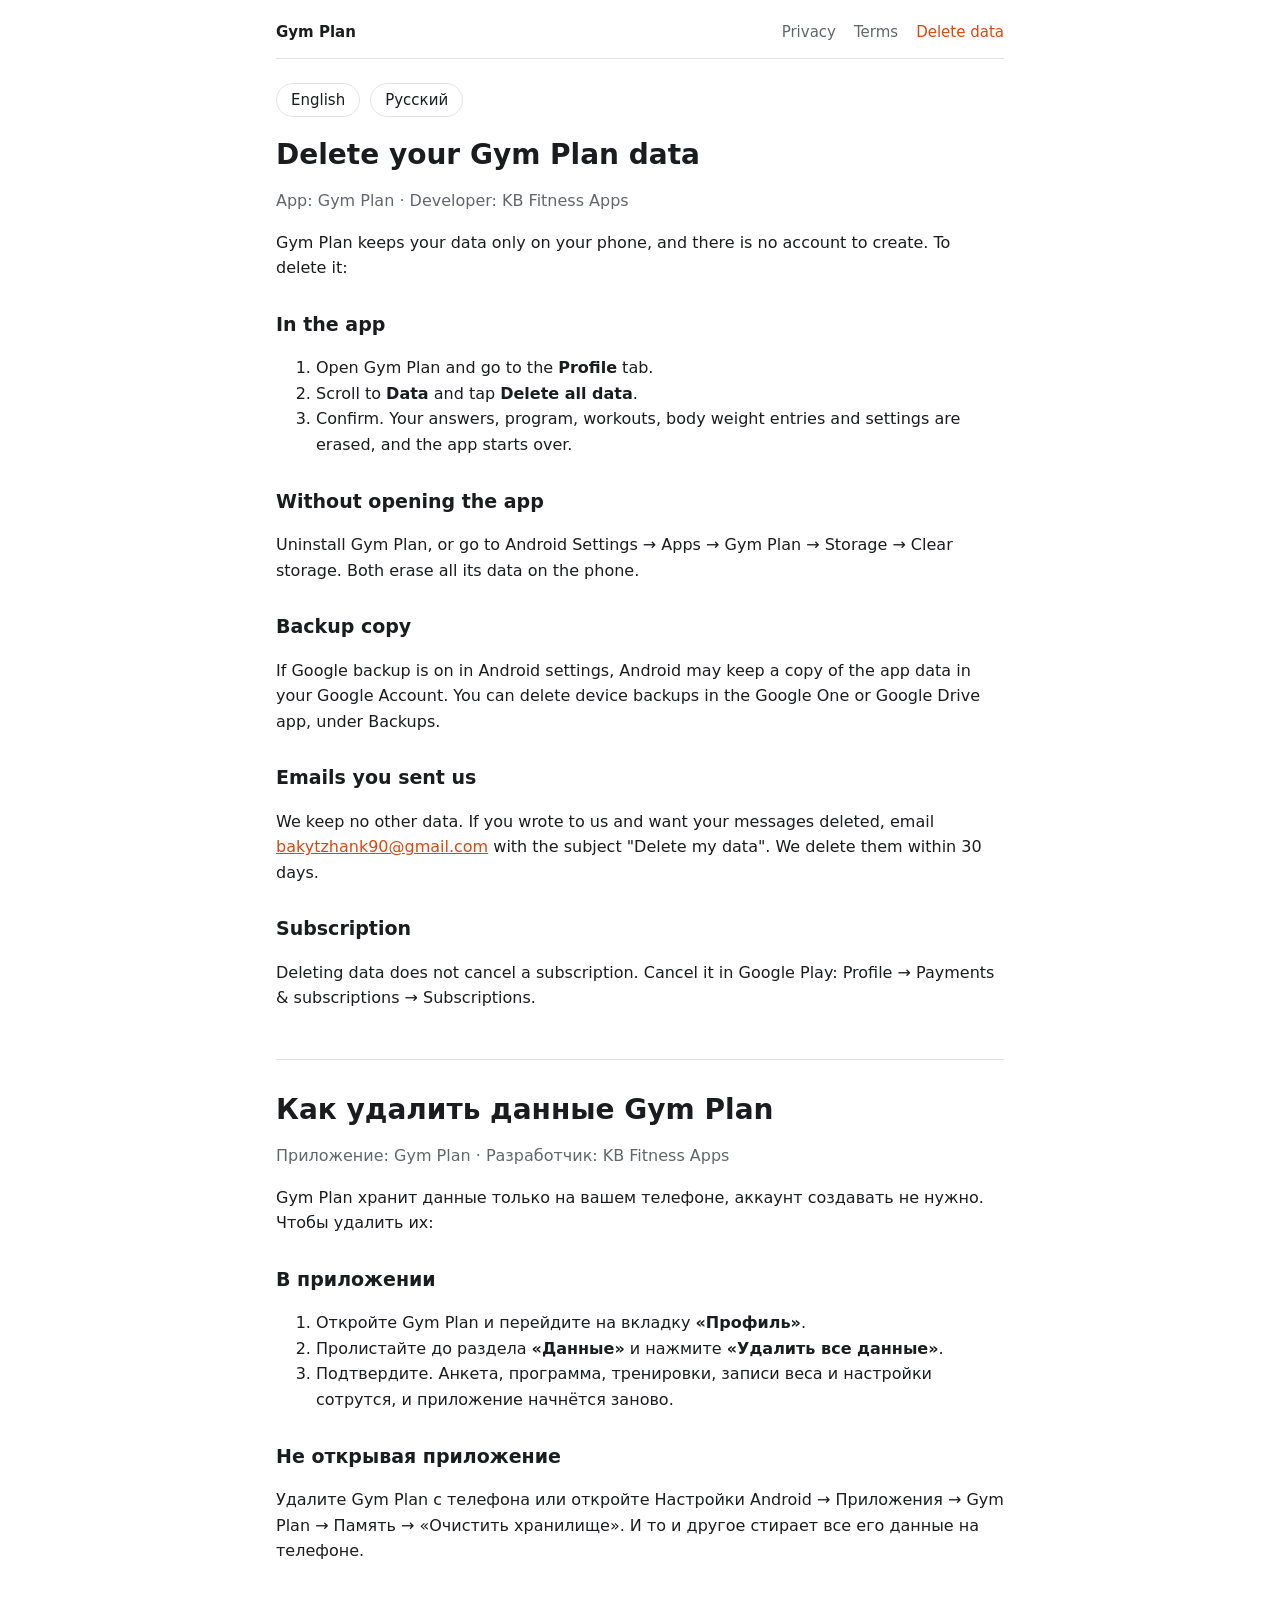
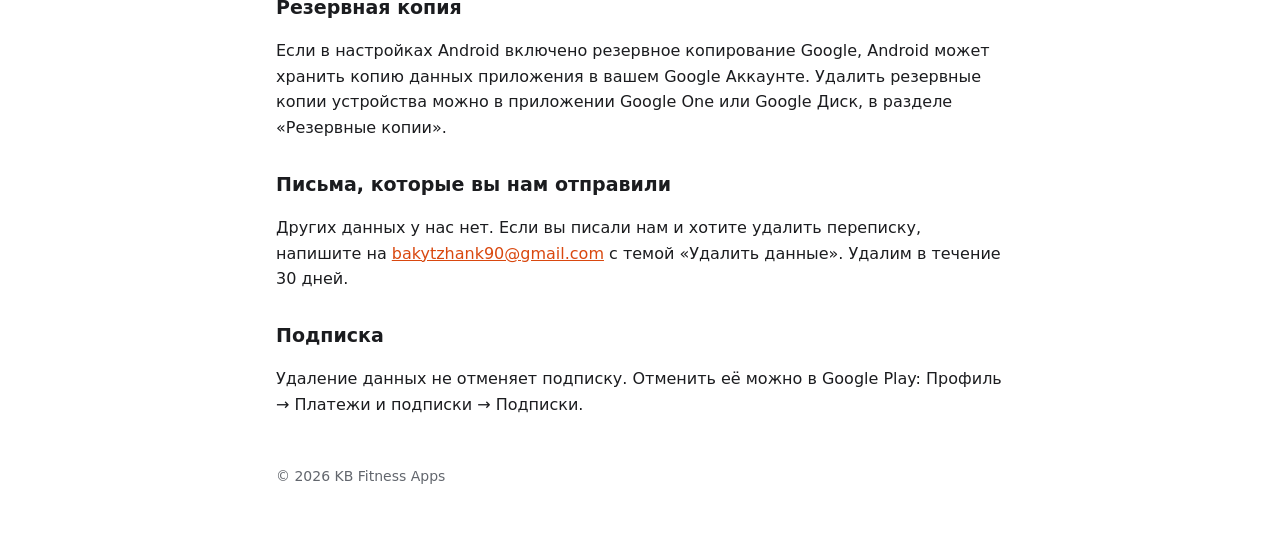
==== delete.html @ f18977e0 "Privacy policy, terms of use and data deletion pages (English and Russian) Co-Authored-By: Claude Op" ====
<!doctype html>
<html lang="en">
<head>
<meta charset="utf-8">
<meta name="viewport" content="width=device-width, initial-scale=1">
<title>Gym Plan — Delete Your Data</title>
<meta name="description" content="How to delete your data from the Gym Plan app.">
<link rel="stylesheet" href="style.css">
</head>
<body>
<div class="wrap">
<header class="top">
  <a class="brand" href="./">Gym Plan</a>
  <a href="privacy.html">Privacy</a>
  <a href="terms.html">Terms</a>
  <a href="delete.html" aria-current="page">Delete data</a>
</header>

<nav class="lang"><a href="#en">English</a><a href="#ru">Русский</a></nav>

<article id="en" lang="en">
<h1>Delete your Gym Plan data</h1>
<p class="muted">App: Gym Plan · Developer: KB Fitness Apps</p>

<p>Gym Plan keeps your data only on your phone, and there is no account to create. To delete it:</p>

<h2>In the app</h2>
<ol>
  <li>Open Gym Plan and go to the <strong>Profile</strong> tab.</li>
  <li>Scroll to <strong>Data</strong> and tap <strong>Delete all data</strong>.</li>
  <li>Confirm. Your answers, program, workouts, body weight entries and settings are erased, and the app starts over.</li>
</ol>

<h2>Without opening the app</h2>
<p>Uninstall Gym Plan, or go to Android Settings → Apps → Gym Plan → Storage → Clear storage. Both erase all its data on the phone.</p>

<h2>Backup copy</h2>
<p>If Google backup is on in Android settings, Android may keep a copy of the app data in your Google Account. You can delete device backups in the Google One or Google Drive app, under Backups.</p>

<h2>Emails you sent us</h2>
<p>We keep no other data. If you wrote to us and want your messages deleted, email <a href="mailto:bakytzhank90@gmail.com?subject=Delete%20my%20data">bakytzhank90@gmail.com</a> with the subject "Delete my data". We delete them within 30 days.</p>

<h2>Subscription</h2>
<p>Deleting data does not cancel a subscription. Cancel it in Google Play: Profile → Payments &amp; subscriptions → Subscriptions.</p>
</article>

<hr>

<article id="ru" lang="ru">
<h1>Как удалить данные Gym Plan</h1>
<p class="muted">Приложение: Gym Plan · Разработчик: KB Fitness Apps</p>

<p>Gym Plan хранит данные только на вашем телефоне, аккаунт создавать не нужно. Чтобы удалить их:</p>

<h2>В приложении</h2>
<ol>
  <li>Откройте Gym Plan и перейдите на вкладку <strong>«Профиль»</strong>.</li>
  <li>Пролистайте до раздела <strong>«Данные»</strong> и нажмите <strong>«Удалить все данные»</strong>.</li>
  <li>Подтвердите. Анкета, программа, тренировки, записи веса и настройки сотрутся, и приложение начнётся заново.</li>
</ol>

<h2>Не открывая приложение</h2>
<p>Удалите Gym Plan с телефона или откройте Настройки Android → Приложения → Gym Plan → Память → «Очистить хранилище». И то и другое стирает все его данные на телефоне.</p>

<h2>Резервная копия</h2>
<p>Если в настройках Android включено резервное копирование Google, Android может хранить копию данных приложения в вашем Google Аккаунте. Удалить резервные копии устройства можно в приложении Google One или Google Диск, в разделе «Резервные копии».</p>

<h2>Письма, которые вы нам отправили</h2>
<p>Других данных у нас нет. Если вы писали нам и хотите удалить переписку, напишите на <a href="mailto:bakytzhank90@gmail.com?subject=%D0%A3%D0%B4%D0%B0%D0%BB%D0%B8%D1%82%D1%8C%20%D0%B4%D0%B0%D0%BD%D0%BD%D1%8B%D0%B5">bakytzhank90@gmail.com</a> с темой «Удалить данные». Удалим в течение 30 дней.</p>

<h2>Подписка</h2>
<p>Удаление данных не отменяет подписку. Отменить её можно в Google Play: Профиль → Платежи и подписки → Подписки.</p>
</article>

<footer>© 2026 KB Fitness Apps</footer>
</div>
</body>
</html>
---- style.css ----
:root {
  color-scheme: light dark;
  --bg: #ffffff;
  --fg: #1b1c1f;
  --muted: #62666d;
  --line: #e3e4e8;
  --card: #f6f7f9;
  --acc: #d9480f;
}
@media (prefers-color-scheme: dark) {
  :root {
    --bg: #0f1013;
    --fg: #ececee;
    --muted: #a2a6ae;
    --line: #2a2c31;
    --card: #17191d;
    --acc: #ff8a4c;
  }
}
* { box-sizing: border-box; }
html { -webkit-text-size-adjust: 100%; }
body {
  margin: 0;
  background: var(--bg);
  color: var(--fg);
  font: 16px/1.6 system-ui, -apple-system, "Segoe UI", Roboto, sans-serif;
}
.wrap { max-width: 760px; margin: 0 auto; padding: 20px 16px 64px; }
header.top {
  display: flex; flex-wrap: wrap; align-items: center; gap: 8px 18px;
  padding-bottom: 14px; border-bottom: 1px solid var(--line); margin-bottom: 24px;
}
header.top .brand { font-weight: 800; color: var(--fg); text-decoration: none; margin-right: auto; }
header.top a { color: var(--muted); text-decoration: none; font-size: 15px; }
header.top a[aria-current="page"] { color: var(--acc); }
h1 { font-size: 28px; line-height: 1.25; margin: 0 0 6px; }
h2 { font-size: 19px; margin: 28px 0 6px; }
p, li { overflow-wrap: anywhere; }
ul { padding-left: 22px; }
a { color: var(--acc); }
.muted { color: var(--muted); }
.lang { display: flex; gap: 10px; margin: 0 0 20px; }
.lang a {
  border: 1px solid var(--line); border-radius: 999px; padding: 4px 14px;
  text-decoration: none; color: var(--fg); font-size: 15px;
}
.card { background: var(--card); border: 1px solid var(--line); border-radius: 14px; padding: 16px 18px; margin: 18px 0; }
.card p { margin: 0; }
.links { display: grid; gap: 10px; margin: 22px 0; padding: 0; list-style: none; }
.links a {
  display: block; padding: 14px 16px; border: 1px solid var(--line); border-radius: 12px;
  text-decoration: none; color: var(--fg); background: var(--card);
}
.links small { display: block; color: var(--muted); }
hr { border: 0; border-top: 1px solid var(--line); margin: 48px 0 32px; }
footer { margin-top: 48px; color: var(--muted); font-size: 14px; }
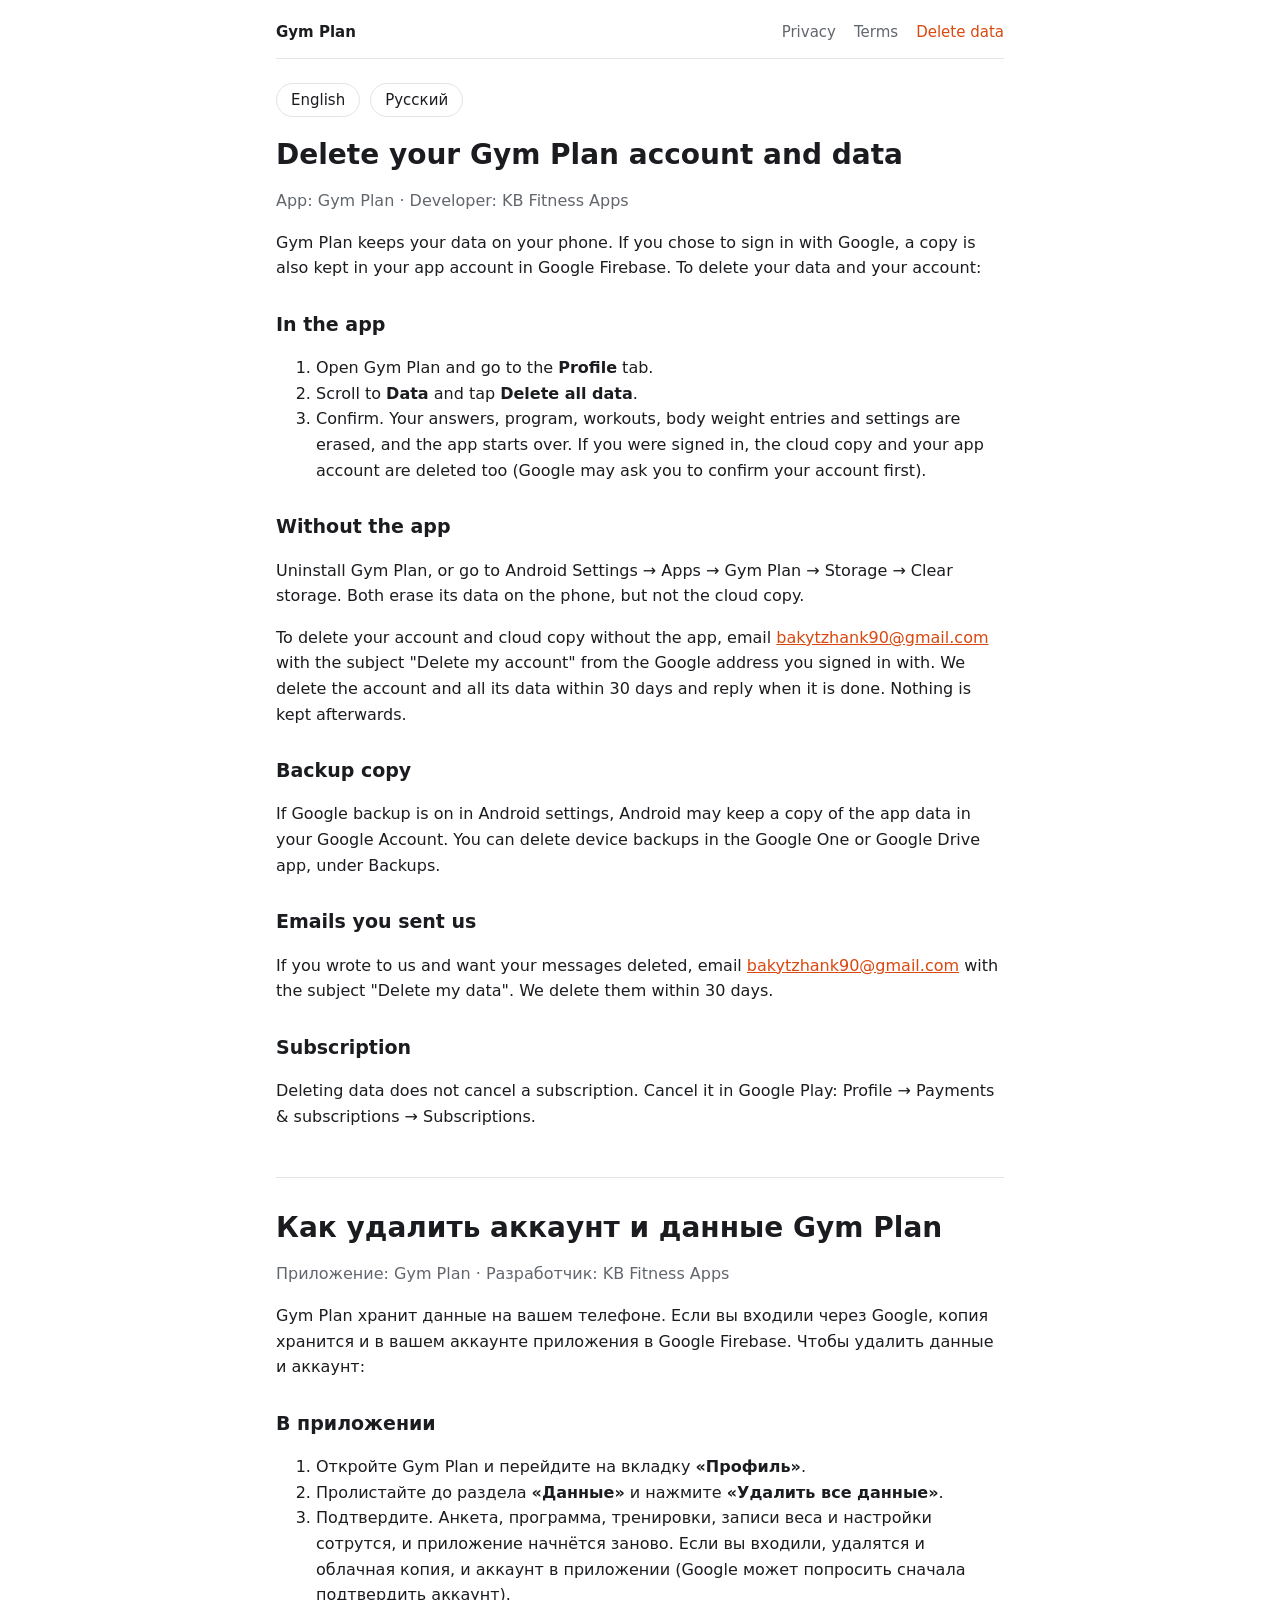
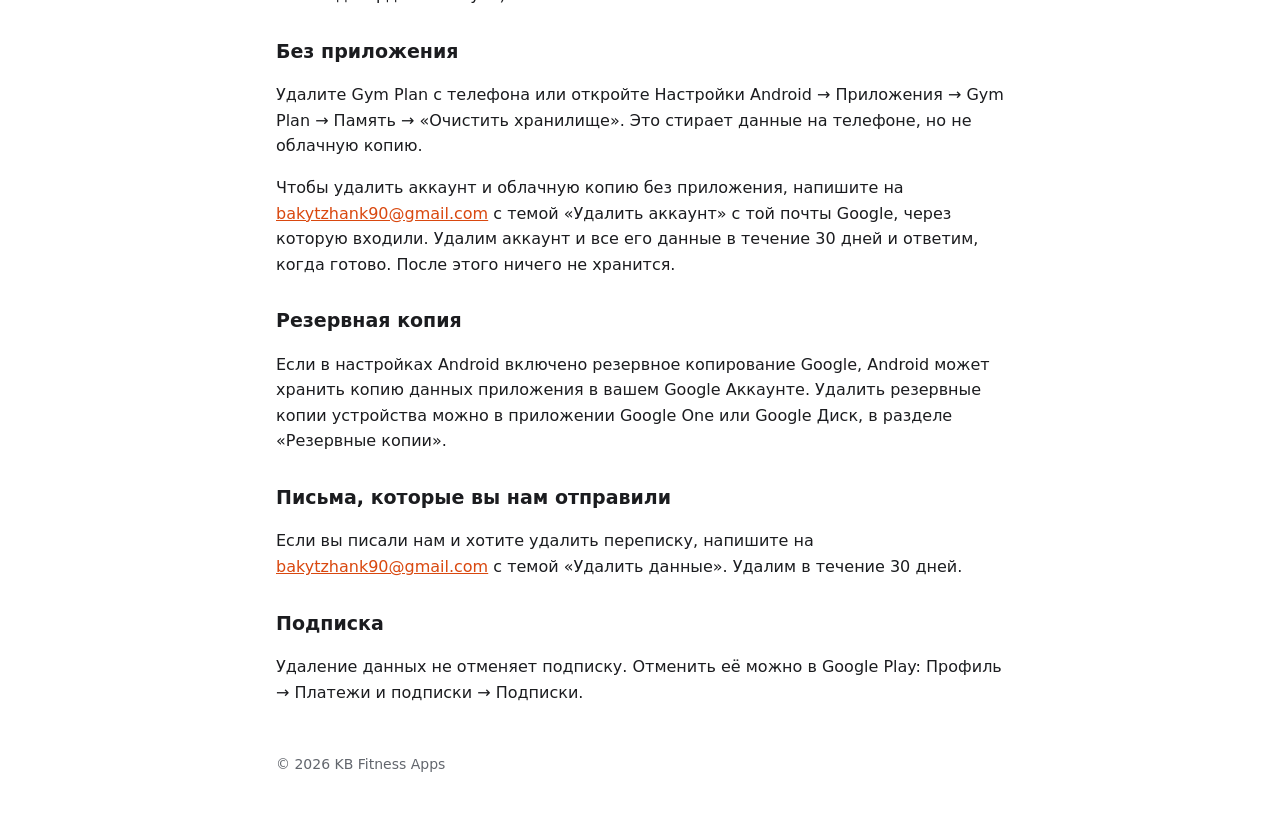
==== commit ccf3f108: "Privacy, terms and deletion pages for the optional Google sign-in and cloud copy Co-Authored-By: Cla" ====
--- a/delete.html
+++ b/delete.html
@@ -3,7 +3,7 @@
 <head>
 <meta charset="utf-8">
 <meta name="viewport" content="width=device-width, initial-scale=1">
-<title>Gym Plan — Delete Your Data</title>
+<title>Gym Plan — Delete Your Account and Data</title>
 <meta name="description" content="How to delete your data from the Gym Plan app.">
 <link rel="stylesheet" href="style.css">
 </head>
@@ -19,26 +19,27 @@
 <nav class="lang"><a href="#en">English</a><a href="#ru">Русский</a></nav>
 
 <article id="en" lang="en">
-<h1>Delete your Gym Plan data</h1>
+<h1>Delete your Gym Plan account and data</h1>
 <p class="muted">App: Gym Plan · Developer: KB Fitness Apps</p>
 
-<p>Gym Plan keeps your data only on your phone, and there is no account to create. To delete it:</p>
+<p>Gym Plan keeps your data on your phone. If you chose to sign in with Google, a copy is also kept in your app account in Google Firebase. To delete your data and your account:</p>
 
 <h2>In the app</h2>
 <ol>
   <li>Open Gym Plan and go to the <strong>Profile</strong> tab.</li>
   <li>Scroll to <strong>Data</strong> and tap <strong>Delete all data</strong>.</li>
-  <li>Confirm. Your answers, program, workouts, body weight entries and settings are erased, and the app starts over.</li>
+  <li>Confirm. Your answers, program, workouts, body weight entries and settings are erased, and the app starts over. If you were signed in, the cloud copy and your app account are deleted too (Google may ask you to confirm your account first).</li>
 </ol>
 
-<h2>Without opening the app</h2>
-<p>Uninstall Gym Plan, or go to Android Settings → Apps → Gym Plan → Storage → Clear storage. Both erase all its data on the phone.</p>
+<h2>Without the app</h2>
+<p>Uninstall Gym Plan, or go to Android Settings → Apps → Gym Plan → Storage → Clear storage. Both erase its data on the phone, but not the cloud copy.</p>
+<p>To delete your account and cloud copy without the app, email <a href="mailto:bakytzhank90@gmail.com?subject=Delete%20my%20account">bakytzhank90@gmail.com</a> with the subject "Delete my account" from the Google address you signed in with. We delete the account and all its data within 30 days and reply when it is done. Nothing is kept afterwards.</p>
 
 <h2>Backup copy</h2>
 <p>If Google backup is on in Android settings, Android may keep a copy of the app data in your Google Account. You can delete device backups in the Google One or Google Drive app, under Backups.</p>
 
 <h2>Emails you sent us</h2>
-<p>We keep no other data. If you wrote to us and want your messages deleted, email <a href="mailto:bakytzhank90@gmail.com?subject=Delete%20my%20data">bakytzhank90@gmail.com</a> with the subject "Delete my data". We delete them within 30 days.</p>
+<p>If you wrote to us and want your messages deleted, email <a href="mailto:bakytzhank90@gmail.com?subject=Delete%20my%20data">bakytzhank90@gmail.com</a> with the subject "Delete my data". We delete them within 30 days.</p>
 
 <h2>Subscription</h2>
 <p>Deleting data does not cancel a subscription. Cancel it in Google Play: Profile → Payments &amp; subscriptions → Subscriptions.</p>
@@ -47,26 +48,27 @@
 <hr>
 
 <article id="ru" lang="ru">
-<h1>Как удалить данные Gym Plan</h1>
+<h1>Как удалить аккаунт и данные Gym Plan</h1>
 <p class="muted">Приложение: Gym Plan · Разработчик: KB Fitness Apps</p>
 
-<p>Gym Plan хранит данные только на вашем телефоне, аккаунт создавать не нужно. Чтобы удалить их:</p>
+<p>Gym Plan хранит данные на вашем телефоне. Если вы входили через Google, копия хранится и в вашем аккаунте приложения в Google Firebase. Чтобы удалить данные и аккаунт:</p>
 
 <h2>В приложении</h2>
 <ol>
   <li>Откройте Gym Plan и перейдите на вкладку <strong>«Профиль»</strong>.</li>
   <li>Пролистайте до раздела <strong>«Данные»</strong> и нажмите <strong>«Удалить все данные»</strong>.</li>
-  <li>Подтвердите. Анкета, программа, тренировки, записи веса и настройки сотрутся, и приложение начнётся заново.</li>
+  <li>Подтвердите. Анкета, программа, тренировки, записи веса и настройки сотрутся, и приложение начнётся заново. Если вы входили, удалятся и облачная копия, и аккаунт в приложении (Google может попросить сначала подтвердить аккаунт).</li>
 </ol>
 
-<h2>Не открывая приложение</h2>
-<p>Удалите Gym Plan с телефона или откройте Настройки Android → Приложения → Gym Plan → Память → «Очистить хранилище». И то и другое стирает все его данные на телефоне.</p>
+<h2>Без приложения</h2>
+<p>Удалите Gym Plan с телефона или откройте Настройки Android → Приложения → Gym Plan → Память → «Очистить хранилище». Это стирает данные на телефоне, но не облачную копию.</p>
+<p>Чтобы удалить аккаунт и облачную копию без приложения, напишите на <a href="mailto:bakytzhank90@gmail.com?subject=%D0%A3%D0%B4%D0%B0%D0%BB%D0%B8%D1%82%D1%8C%20%D0%B0%D0%BA%D0%BA%D0%B0%D1%83%D0%BD%D1%82">bakytzhank90@gmail.com</a> с темой «Удалить аккаунт» с той почты Google, через которую входили. Удалим аккаунт и все его данные в течение 30 дней и ответим, когда готово. После этого ничего не хранится.</p>
 
 <h2>Резервная копия</h2>
 <p>Если в настройках Android включено резервное копирование Google, Android может хранить копию данных приложения в вашем Google Аккаунте. Удалить резервные копии устройства можно в приложении Google One или Google Диск, в разделе «Резервные копии».</p>
 
 <h2>Письма, которые вы нам отправили</h2>
-<p>Других данных у нас нет. Если вы писали нам и хотите удалить переписку, напишите на <a href="mailto:bakytzhank90@gmail.com?subject=%D0%A3%D0%B4%D0%B0%D0%BB%D0%B8%D1%82%D1%8C%20%D0%B4%D0%B0%D0%BD%D0%BD%D1%8B%D0%B5">bakytzhank90@gmail.com</a> с темой «Удалить данные». Удалим в течение 30 дней.</p>
+<p>Если вы писали нам и хотите удалить переписку, напишите на <a href="mailto:bakytzhank90@gmail.com?subject=%D0%A3%D0%B4%D0%B0%D0%BB%D0%B8%D1%82%D1%8C%20%D0%B4%D0%B0%D0%BD%D0%BD%D1%8B%D0%B5">bakytzhank90@gmail.com</a> с темой «Удалить данные». Удалим в течение 30 дней.</p>
 
 <h2>Подписка</h2>
 <p>Удаление данных не отменяет подписку. Отменить её можно в Google Play: Профиль → Платежи и подписки → Подписки.</p>
